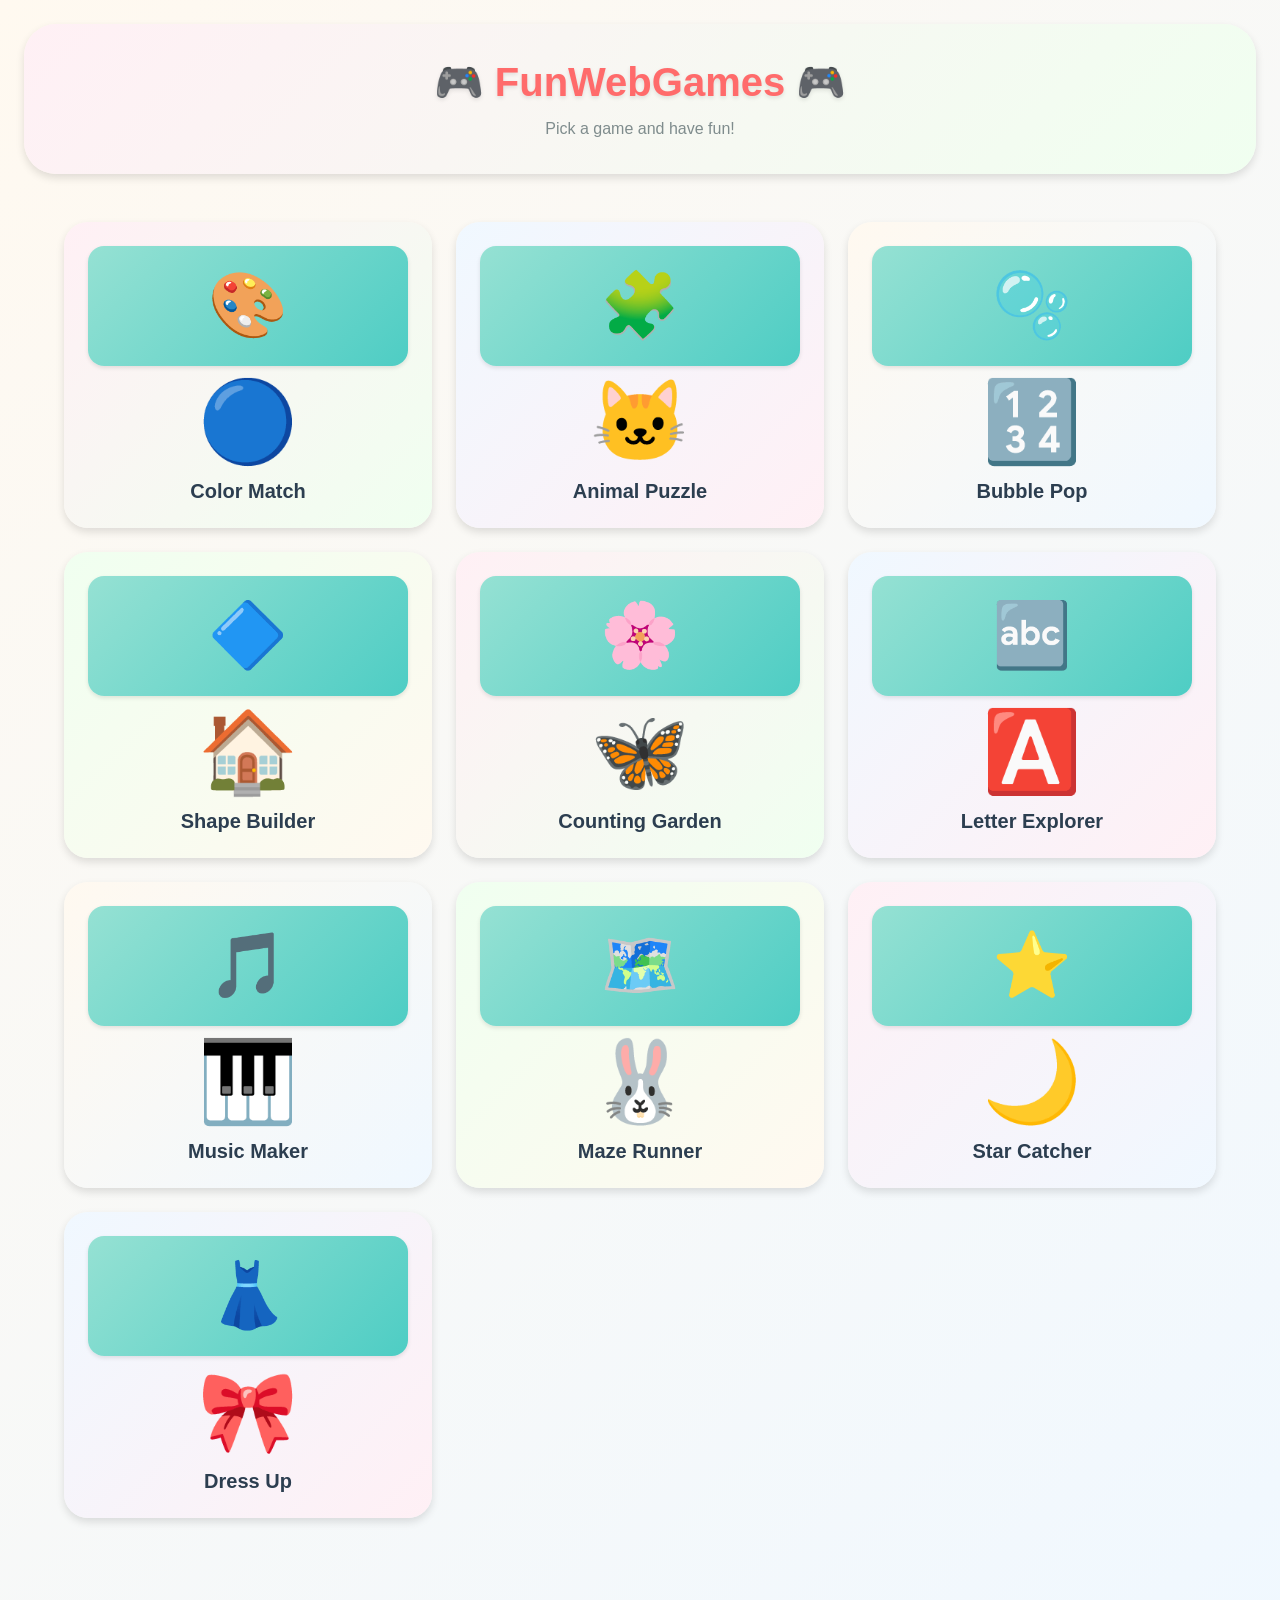
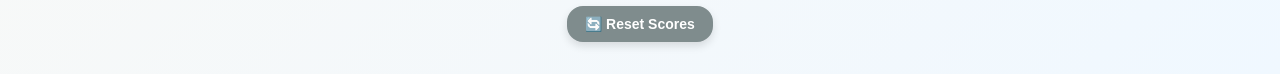
==== index.html @ 2c542e51 "feat(high-scores): add localStorage high score system to 4 games - Create js/highscore.js: shared hi" ====
<!DOCTYPE html>
<html lang="en">
<head>
  <meta charset="UTF-8">
  <meta name="viewport" content="width=device-width, initial-scale=1.0">
  <title>FunWebGames - Play & Learn!</title>
  <link rel="stylesheet" href="css/shared.css">
  <meta name="description" content="10 fun educational games for children aged 5-7">
</head>
<body>
  <!-- Page Header -->
  <header class="page-header">
    <h1 class="page-header__title">🎮 FunWebGames 🎮</h1>
    <p class="page-header__subtitle">Pick a game and have fun!</p>
  </header>

  <!-- Game Grid -->
  <main class="game-grid">
    <!-- Game 1: Color Match Memory -->
    <a href="games/color-match/index.html" class="game-card" style="background: linear-gradient(135deg, #FFF0F5 0%, #F0FFF0 100%);">
      <div class="game-card__thumbnail">🎨</div>
      <div class="game-card__emoji">🔵</div>
      <h2 class="game-card__name">Color Match</h2>
    </a>

    <!-- Game 2: Animal Puzzle -->
    <a href="games/animal-puzzle/index.html" class="game-card" style="background: linear-gradient(135deg, #F0F8FF 0%, #FFF0F5 100%);">
      <div class="game-card__thumbnail">🧩</div>
      <div class="game-card__emoji">🐱</div>
      <h2 class="game-card__name">Animal Puzzle</h2>
    </a>

    <!-- Game 3: Bubble Pop -->
    <a href="games/bubble-pop/index.html" class="game-card" style="background: linear-gradient(135deg, #FFF9F0 0%, #F0F8FF 100%);">
      <div class="game-card__thumbnail">🫧</div>
      <div class="game-card__emoji">🔢</div>
      <h2 class="game-card__name">Bubble Pop</h2>
    </a>

    <!-- Game 4: Shape Builder -->
    <a href="games/shape-builder/index.html" class="game-card" style="background: linear-gradient(135deg, #F0FFF0 0%, #FFF9F0 100%);">
      <div class="game-card__thumbnail">🔷</div>
      <div class="game-card__emoji">🏠</div>
      <h2 class="game-card__name">Shape Builder</h2>
    </a>

    <!-- Game 5: Counting Garden -->
    <a href="games/counting-garden/index.html" class="game-card" style="background: linear-gradient(135deg, #FFF0F5 0%, #F0FFF0 100%);">
      <div class="game-card__thumbnail">🌸</div>
      <div class="game-card__emoji">🦋</div>
      <h2 class="game-card__name">Counting Garden</h2>
    </a>

    <!-- Game 6: Letter Explorer -->
    <a href="games/letter-explorer/index.html" class="game-card" style="background: linear-gradient(135deg, #F0F8FF 0%, #FFF0F5 100%);">
      <div class="game-card__thumbnail">🔤</div>
      <div class="game-card__emoji">🅰️</div>
      <h2 class="game-card__name">Letter Explorer</h2>
    </a>

    <!-- Game 7: Music Maker -->
    <a href="games/music-maker/index.html" class="game-card" style="background: linear-gradient(135deg, #FFF9F0 0%, #F0F8FF 100%);">
      <div class="game-card__thumbnail">🎵</div>
      <div class="game-card__emoji">🎹</div>
      <h2 class="game-card__name">Music Maker</h2>
    </a>

    <!-- Game 8: Maze Runner -->
    <a href="games/maze-runner/index.html" class="game-card" style="background: linear-gradient(135deg, #F0FFF0 0%, #FFF9F0 100%);">
      <div class="game-card__thumbnail">🗺️</div>
      <div class="game-card__emoji">🐰</div>
      <h2 class="game-card__name">Maze Runner</h2>
    </a>

    <!-- Game 9: Star Catcher -->
    <a href="games/star-catcher/index.html" class="game-card" style="background: linear-gradient(135deg, #FFF0F5 0%, #F0F8FF 100%);">
      <div class="game-card__thumbnail">⭐</div>
      <div class="game-card__emoji">🌙</div>
      <h2 class="game-card__name">Star Catcher</h2>
    </a>

    <!-- Game 10: Dress Up -->
    <a href="games/dress-up/index.html" class="game-card" style="background: linear-gradient(135deg, #F0F8FF 0%, #FFF0F5 100%);">
      <div class="game-card__thumbnail">👗</div>
      <div class="game-card__emoji">🎀</div>
      <h2 class="game-card__name">Dress Up</h2>
    </a>
  </main>

  <!-- Footer with High Score Reset -->
  <footer class="page-footer">
    <button id="reset-scores-btn" class="btn btn--small btn--secondary">🔄 Reset Scores</button>
  </footer>

  <script src="js/highscore.js"></script>
  <script>
    // Add playful sound effects on card click (GR-3: Audio & Feedback)
    document.querySelectorAll('.game-card').forEach(card => {
      card.addEventListener('click', (e) => {
        // Create a soft "pop" sound using Web Audio API
        try {
          const audioContext = new (window.AudioContext || window.webkitAudioContext)();
          const oscillator = audioContext.createOscillator();
          const gainNode = audioContext.createGain();
          
          oscillator.connect(gainNode);
          gainNode.connect(audioContext.destination);
          
          oscillator.frequency.value = 600;
          oscillator.type = 'sine';
          
          gainNode.gain.setValueAtTime(0.3, audioContext.currentTime);
          gainNode.gain.exponentialRampToValueAtTime(0.01, audioContext.currentTime + 0.2);
          
          oscillator.start(audioContext.currentTime);
          oscillator.stop(audioContext.currentTime + 0.2);
        } catch (err) {
          // Audio not supported, continue silently
        }
      });
    });

    // Reset Scores Button
    const resetScoresBtn = document.getElementById('reset-scores-btn');
    if (resetScoresBtn) {
      resetScoresBtn.addEventListener('click', () => {
        const scores = HighScore.getAll();
        const scoreCount = Object.keys(scores).length;
        
        if (scoreCount === 0) {
          alert('No scores to reset! 🎮');
          return;
        }
        
        const confirmed = confirm('Reset all high scores? This cannot be undone.');
        if (confirmed) {
          HighScore.reset();
          alert('All scores reset! 🎉');
        }
      });
    }
  </script>
</body>
</html>
---- css/shared.css ----
/* FunWebGames - Shared Stylesheet */
/* Follows GR-2: Visual Design (Apple-Inspired) */

/* ===== CSS Variables ===== */
:root {
  /* Primary Colors - Bright and Playful */
  --color-red: #FF6B6B;
  --color-blue: #4ECDC4;
  --color-yellow: #FFE66D;
  --color-green: #95E1D3;
  --color-purple: #DDA0DD;
  --color-orange: #FFB347;
  
  /* Pastel Backgrounds */
  --bg-light: #FFF9F0;
  --bg-soft-blue: #F0F8FF;
  --bg-soft-pink: #FFF0F5;
  --bg-soft-green: #F0FFF0;
  
  /* Text Colors */
  --text-dark: #2C3E50;
  --text-light: #7F8C8D;
  
  /* Shadows - Apple-inspired depth */
  --shadow-sm: 0 2px 4px rgba(0, 0, 0, 0.1);
  --shadow-md: 0 4px 8px rgba(0, 0, 0, 0.12);
  --shadow-lg: 0 8px 16px rgba(0, 0, 0, 0.15);
  --shadow-hover: 0 12px 24px rgba(0, 0, 0, 0.2);
  
  /* Border Radius - Rounded corners ≥ 12px */
  --radius-sm: 12px;
  --radius-md: 16px;
  --radius-lg: 24px;
  --radius-xl: 32px;
  
  /* Spacing */
  --spacing-xs: 8px;
  --spacing-sm: 16px;
  --spacing-md: 24px;
  --spacing-lg: 32px;
  --spacing-xl: 48px;
  
  /* Touch Targets - Minimum 48x48px */
  --touch-target: 48px;
  
  /* Typography - Playful sans-serif */
  --font-family: "Comic Sans MS", "Chalkboard SE", "Arial Rounded MT Bold", sans-serif;
}

/* ===== Reset & Base ===== */
* {
  margin: 0;
  padding: 0;
  box-sizing: border-box;
}

html {
  font-size: 16px;
  -webkit-text-size-adjust: 100%;
}

body {
  font-family: var(--font-family);
  background: linear-gradient(135deg, var(--bg-light) 0%, var(--bg-soft-blue) 100%);
  color: var(--text-dark);
  line-height: 1.6;
  min-height: 100vh;
  min-width: 320px;
  max-width: 1920px;
  margin: 0 auto;
}

/* ===== Typography ===== */
h1, h2, h3, h4 {
  font-weight: bold;
  line-height: 1.3;
}

h1 {
  font-size: clamp(1.5rem, 4vw, 2.5rem);
  color: var(--color-red);
  text-shadow: var(--shadow-sm);
}

h2 {
  font-size: clamp(1.25rem, 3vw, 2rem);
  color: var(--color-blue);
}

p {
  font-size: clamp(1rem, 2vw, 1.125rem);
}

/* ===== Buttons ===== */
.btn {
  display: inline-flex;
  align-items: center;
  justify-content: center;
  min-width: var(--touch-target);
  min-height: var(--touch-target);
  padding: var(--spacing-sm) var(--spacing-md);
  font-family: var(--font-family);
  font-size: 1rem;
  font-weight: bold;
  text-decoration: none;
  border: none;
  border-radius: var(--radius-md);
  cursor: pointer;
  transition: all 0.2s ease;
  box-shadow: var(--shadow-md);
}

.btn:hover,
.btn:active {
  transform: translateY(-2px);
  box-shadow: var(--shadow-hover);
}

.btn:active {
  transform: translateY(0);
}

.btn-primary {
  background: var(--color-blue);
  color: white;
}

.btn-secondary {
  background: var(--color-yellow);
  color: var(--text-dark);
}

.btn-back {
  position: fixed;
  top: var(--spacing-sm);
  left: var(--spacing-sm);
  z-index: 1000;
  background: var(--color-red);
  color: white;
  border-radius: var(--radius-md);
  box-shadow: var(--shadow-md);
}

/* ===== Game Card Grid ===== */
.game-grid {
  display: grid;
  grid-template-columns: repeat(1, 1fr);
  gap: var(--spacing-md);
  padding: var(--spacing-md);
  max-width: 1200px;
  margin: 0 auto;
}

@media (min-width: 640px) {
  .game-grid {
    grid-template-columns: repeat(2, 1fr);
  }
}

@media (min-width: 1024px) {
  .game-grid {
    grid-template-columns: repeat(3, 1fr);
  }
}

/* ===== Game Card ===== */
.game-card {
  display: block;
  text-decoration: none;
  color: inherit;
  background: white;
  border-radius: var(--radius-lg);
  padding: var(--spacing-md);
  box-shadow: var(--shadow-md);
  transition: all 0.3s ease;
  cursor: pointer;
  min-height: 200px;
  display: flex;
  flex-direction: column;
  align-items: center;
  justify-content: center;
  gap: var(--spacing-sm);
}

.game-card:hover,
.game-card:active {
  transform: translateY(-8px);
  box-shadow: var(--shadow-hover);
}

.game-card__emoji {
  font-size: clamp(3rem, 8vw, 5rem);
  line-height: 1;
}

.game-card__thumbnail {
  width: 100%;
  height: 120px;
  background: linear-gradient(135deg, var(--color-green) 0%, var(--color-blue) 100%);
  border-radius: var(--radius-md);
  display: flex;
  align-items: center;
  justify-content: center;
  font-size: clamp(2rem, 6vw, 4rem);
  box-shadow: var(--shadow-sm);
}

.game-card__name {
  font-size: clamp(1rem, 2.5vw, 1.25rem);
  font-weight: bold;
  color: var(--text-dark);
  text-align: center;
}

/* ===== Page Header ===== */
.page-header {
  text-align: center;
  padding: var(--spacing-lg) var(--spacing-md);
  background: linear-gradient(135deg, var(--bg-soft-pink) 0%, var(--bg-soft-green) 100%);
  border-radius: var(--radius-xl);
  margin: var(--spacing-md);
  box-shadow: var(--shadow-md);
}

.page-header__title {
  margin-bottom: var(--spacing-xs);
}

.page-header__subtitle {
  color: var(--text-light);
  font-size: clamp(0.875rem, 2vw, 1rem);
}

/* ===== Game Container ===== */
.game-container {
  min-height: 100vh;
  padding: var(--spacing-xl) var(--spacing-md);
  padding-top: calc(var(--spacing-xl) + var(--touch-target) + var(--spacing-sm));
  display: flex;
  flex-direction: column;
  align-items: center;
  justify-content: center;
}

.game-area {
  background: white;
  border-radius: var(--radius-xl);
  padding: var(--spacing-lg);
  box-shadow: var(--shadow-lg);
  max-width: 800px;
  width: 100%;
}

/* ===== Animations ===== */
@keyframes bounce {
  0%, 100% {
    transform: translateY(0);
  }
  50% {
    transform: translateY(-10px);
  }
}

@keyframes pulse {
  0%, 100% {
    transform: scale(1);
  }
  50% {
    transform: scale(1.05);
  }
}

@keyframes sparkle {
  0%, 100% {
    opacity: 1;
    transform: scale(1);
  }
  50% {
    opacity: 0.5;
    transform: scale(1.2);
  }
}

@keyframes confetti {
  0% {
    transform: translateY(0) rotate(0deg);
    opacity: 1;
  }
  100% {
    transform: translateY(-100px) rotate(720deg);
    opacity: 0;
  }
}

@keyframes slide-in {
  0% {
    transform: translateX(-100%);
    opacity: 0;
  }
  100% {
    transform: translateX(0);
    opacity: 1;
  }
}

.animate-bounce {
  animation: bounce 1s ease infinite;
}

.animate-pulse {
  animation: pulse 1.5s ease infinite;
}

.animate-sparkle {
  animation: sparkle 0.8s ease infinite;
}

.animate-confetti {
  animation: confetti 1.5s ease-out forwards;
}

.animate-slide-in {
  animation: slide-in 0.5s ease-out forwards;
}

/* ===== Component Classes ===== */
.card {
  background: white;
  border-radius: var(--radius-lg);
  padding: var(--spacing-md);
  box-shadow: var(--shadow-md);
  transition: all 0.3s ease;
}

.card:hover {
  transform: translateY(-4px);
  box-shadow: var(--shadow-hover);
}

.celebration {
  display: inline-block;
  font-size: 2rem;
  animation: bounce 0.6s ease infinite;
}

/* ===== Utility Classes ===== */
.text-center {
  text-align: center;
}

.mt-sm {
  margin-top: var(--spacing-sm);
}

.mt-md {
  margin-top: var(--spacing-md);
}

.mb-sm {
  margin-bottom: var(--spacing-sm);
}

.mb-md {
  margin-bottom: var(--spacing-md);
}

.hidden {
  display: none !important;
}

/* ===== Page Footer ===== */
.page-footer {
  text-align: center;
  padding: var(--spacing-lg) var(--spacing-md);
  margin-top: var(--spacing-lg);
}

.btn--small {
  min-width: auto;
  min-height: auto;
  padding: var(--spacing-xs) var(--spacing-sm);
  font-size: 0.875rem;
}

.btn--secondary {
  background: var(--text-light);
  color: white;
  border: 2px solid var(--text-light);
}

.btn--secondary:hover,
.btn--secondary:active {
  background: var(--text-dark);
  border-color: var(--text-dark);
}

/* ===== Accessibility ===== */
@media (prefers-reduced-motion: reduce) {
  *,
  *::before,
  *::after {
    animation-duration: 0.01ms !important;
    animation-iteration-count: 1 !important;
    transition-duration: 0.01ms !important;
  }
}

/* Focus styles for keyboard navigation */
.btn:focus,
.game-card:focus {
  outline: 3px solid var(--color-orange);
  outline-offset: 2px;
}
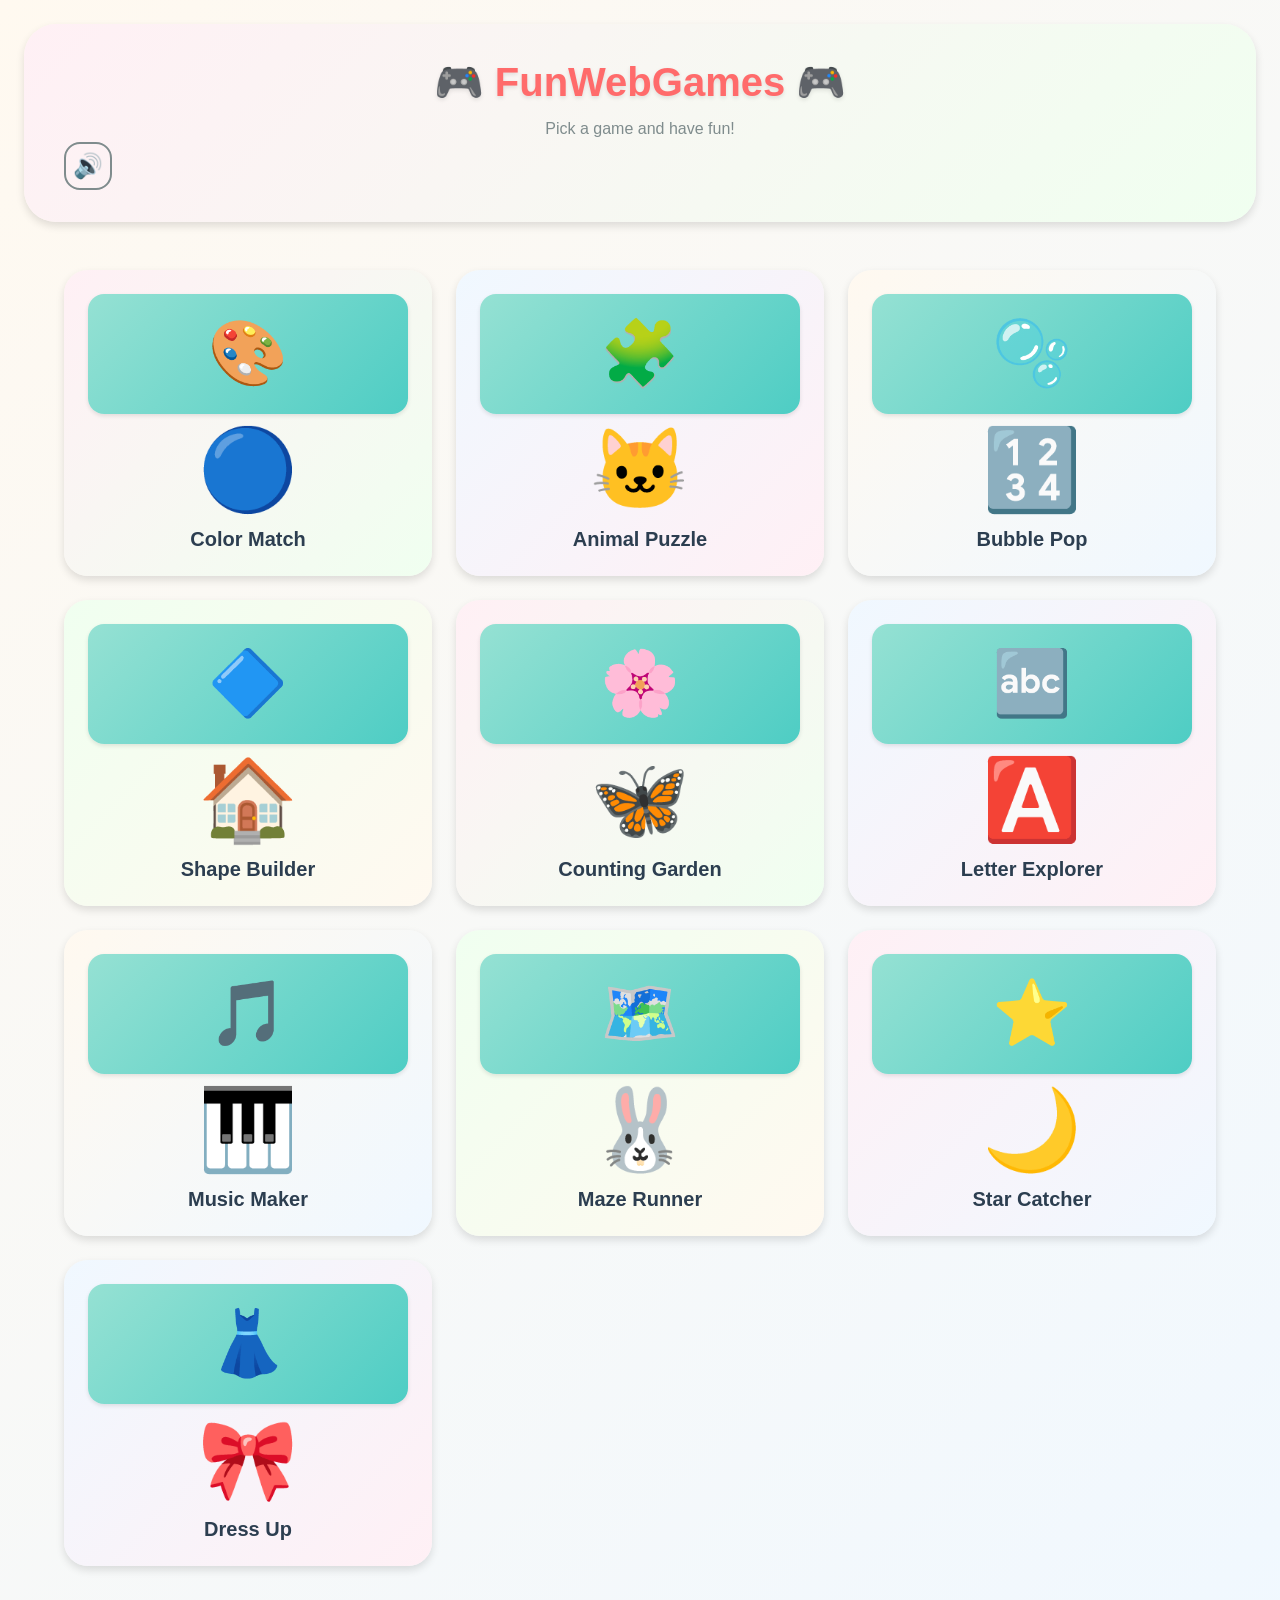
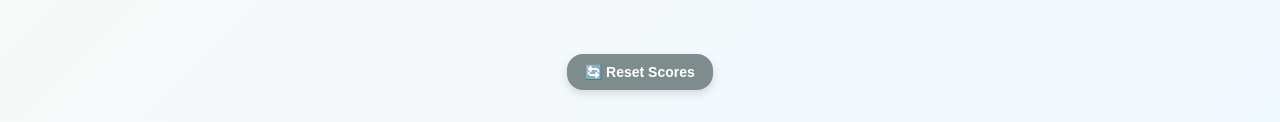
==== commit 8ca0ee20: "feat: add help-modal.js to index.html (#21) Loads help-modal.js so HelpModal.show() works in games. " ====
--- a/index.html
+++ b/index.html
@@ -1,144 +1,214 @@
-<!DOCTYPE html>
-<html lang="en">
-<head>
-  <meta charset="UTF-8">
-  <meta name="viewport" content="width=device-width, initial-scale=1.0">
-  <title>FunWebGames - Play & Learn!</title>
-  <link rel="stylesheet" href="css/shared.css">
-  <meta name="description" content="10 fun educational games for children aged 5-7">
-</head>
-<body>
-  <!-- Page Header -->
-  <header class="page-header">
-    <h1 class="page-header__title">🎮 FunWebGames 🎮</h1>
-    <p class="page-header__subtitle">Pick a game and have fun!</p>
-  </header>
-
-  <!-- Game Grid -->
-  <main class="game-grid">
-    <!-- Game 1: Color Match Memory -->
-    <a href="games/color-match/index.html" class="game-card" style="background: linear-gradient(135deg, #FFF0F5 0%, #F0FFF0 100%);">
-      <div class="game-card__thumbnail">🎨</div>
-      <div class="game-card__emoji">🔵</div>
-      <h2 class="game-card__name">Color Match</h2>
-    </a>
-
-    <!-- Game 2: Animal Puzzle -->
-    <a href="games/animal-puzzle/index.html" class="game-card" style="background: linear-gradient(135deg, #F0F8FF 0%, #FFF0F5 100%);">
-      <div class="game-card__thumbnail">🧩</div>
-      <div class="game-card__emoji">🐱</div>
-      <h2 class="game-card__name">Animal Puzzle</h2>
-    </a>
-
-    <!-- Game 3: Bubble Pop -->
-    <a href="games/bubble-pop/index.html" class="game-card" style="background: linear-gradient(135deg, #FFF9F0 0%, #F0F8FF 100%);">
-      <div class="game-card__thumbnail">🫧</div>
-      <div class="game-card__emoji">🔢</div>
-      <h2 class="game-card__name">Bubble Pop</h2>
-    </a>
-
-    <!-- Game 4: Shape Builder -->
-    <a href="games/shape-builder/index.html" class="game-card" style="background: linear-gradient(135deg, #F0FFF0 0%, #FFF9F0 100%);">
-      <div class="game-card__thumbnail">🔷</div>
-      <div class="game-card__emoji">🏠</div>
-      <h2 class="game-card__name">Shape Builder</h2>
-    </a>
-
-    <!-- Game 5: Counting Garden -->
-    <a href="games/counting-garden/index.html" class="game-card" style="background: linear-gradient(135deg, #FFF0F5 0%, #F0FFF0 100%);">
-      <div class="game-card__thumbnail">🌸</div>
-      <div class="game-card__emoji">🦋</div>
-      <h2 class="game-card__name">Counting Garden</h2>
-    </a>
-
-    <!-- Game 6: Letter Explorer -->
-    <a href="games/letter-explorer/index.html" class="game-card" style="background: linear-gradient(135deg, #F0F8FF 0%, #FFF0F5 100%);">
-      <div class="game-card__thumbnail">🔤</div>
-      <div class="game-card__emoji">🅰️</div>
-      <h2 class="game-card__name">Letter Explorer</h2>
-    </a>
-
-    <!-- Game 7: Music Maker -->
-    <a href="games/music-maker/index.html" class="game-card" style="background: linear-gradient(135deg, #FFF9F0 0%, #F0F8FF 100%);">
-      <div class="game-card__thumbnail">🎵</div>
-      <div class="game-card__emoji">🎹</div>
-      <h2 class="game-card__name">Music Maker</h2>
-    </a>
-
-    <!-- Game 8: Maze Runner -->
-    <a href="games/maze-runner/index.html" class="game-card" style="background: linear-gradient(135deg, #F0FFF0 0%, #FFF9F0 100%);">
-      <div class="game-card__thumbnail">🗺️</div>
-      <div class="game-card__emoji">🐰</div>
-      <h2 class="game-card__name">Maze Runner</h2>
-    </a>
-
-    <!-- Game 9: Star Catcher -->
-    <a href="games/star-catcher/index.html" class="game-card" style="background: linear-gradient(135deg, #FFF0F5 0%, #F0F8FF 100%);">
-      <div class="game-card__thumbnail">⭐</div>
-      <div class="game-card__emoji">🌙</div>
-      <h2 class="game-card__name">Star Catcher</h2>
-    </a>
-
-    <!-- Game 10: Dress Up -->
-    <a href="games/dress-up/index.html" class="game-card" style="background: linear-gradient(135deg, #F0F8FF 0%, #FFF0F5 100%);">
-      <div class="game-card__thumbnail">👗</div>
-      <div class="game-card__emoji">🎀</div>
-      <h2 class="game-card__name">Dress Up</h2>
-    </a>
-  </main>
-
-  <!-- Footer with High Score Reset -->
-  <footer class="page-footer">
-    <button id="reset-scores-btn" class="btn btn--small btn--secondary">🔄 Reset Scores</button>
-  </footer>
-
-  <script src="js/highscore.js"></script>
-  <script>
-    // Add playful sound effects on card click (GR-3: Audio & Feedback)
-    document.querySelectorAll('.game-card').forEach(card => {
-      card.addEventListener('click', (e) => {
-        // Create a soft "pop" sound using Web Audio API
-        try {
-          const audioContext = new (window.AudioContext || window.webkitAudioContext)();
-          const oscillator = audioContext.createOscillator();
-          const gainNode = audioContext.createGain();
-          
-          oscillator.connect(gainNode);
-          gainNode.connect(audioContext.destination);
-          
-          oscillator.frequency.value = 600;
-          oscillator.type = 'sine';
-          
-          gainNode.gain.setValueAtTime(0.3, audioContext.currentTime);
-          gainNode.gain.exponentialRampToValueAtTime(0.01, audioContext.currentTime + 0.2);
-          
-          oscillator.start(audioContext.currentTime);
-          oscillator.stop(audioContext.currentTime + 0.2);
-        } catch (err) {
-          // Audio not supported, continue silently
-        }
-      });
-    });
-
-    // Reset Scores Button
-    const resetScoresBtn = document.getElementById('reset-scores-btn');
-    if (resetScoresBtn) {
-      resetScoresBtn.addEventListener('click', () => {
-        const scores = HighScore.getAll();
-        const scoreCount = Object.keys(scores).length;
-        
-        if (scoreCount === 0) {
-          alert('No scores to reset! 🎮');
-          return;
-        }
-        
-        const confirmed = confirm('Reset all high scores? This cannot be undone.');
-        if (confirmed) {
-          HighScore.reset();
-          alert('All scores reset! 🎉');
-        }
-      });
-    }
-  </script>
-</body>
-</html>
+<!DOCTYPE html>
+<html lang="en">
+<head>
+  <meta charset="UTF-8">
+  <meta name="viewport" content="width=device-width, initial-scale=1.0">
+  <title>FunWebGames - Play & Learn!</title>
+  <link rel="stylesheet" href="css/shared.css">
+  <meta name="description" content="10 fun educational games for children aged 5-7">
+  <link rel="manifest" href="manifest.json">
+  <meta name="theme-color" content="#FF6B6B">
+  <link rel="apple-touch-icon" href="icons/icon-192x192.png">
+</head>
+<body>
+  <!-- Skip Link for Accessibility -->
+  <a href="#game-grid" class="skip-link">Skip to games</a>
+  
+  <!-- Install Prompt (hidden by default) -->
+  <div id="install-prompt" class="install-prompt hidden">
+    <p>📲 Install FunWebGames to play offline!</p>
+    <button class="btn btn-primary" id="install-btn">Install</button>
+    <button class="btn btn-secondary" id="dismiss-install">Not Now</button>
+  </div>
+  
+  <!-- Page Header -->
+  <header class="page-header">
+    <h1 class="page-header__title">🎮 FunWebGames 🎮</h1>
+    <p class="page-header__subtitle">Pick a game and have fun!</p>
+  </header>
+
+  <!-- Game Grid -->
+  <main class="game-grid">
+    <!-- Game 1: Color Match Memory -->
+    <a href="games/color-match/index.html" class="game-card" style="background: linear-gradient(135deg, #FFF0F5 0%, #F0FFF0 100%);">
+      <div class="game-card__thumbnail">🎨</div>
+      <div class="game-card__emoji">🔵</div>
+      <h2 class="game-card__name">Color Match</h2>
+    </a>
+
+    <!-- Game 2: Animal Puzzle -->
+    <a href="games/animal-puzzle/index.html" class="game-card" style="background: linear-gradient(135deg, #F0F8FF 0%, #FFF0F5 100%);">
+      <div class="game-card__thumbnail">🧩</div>
+      <div class="game-card__emoji">🐱</div>
+      <h2 class="game-card__name">Animal Puzzle</h2>
+    </a>
+
+    <!-- Game 3: Bubble Pop -->
+    <a href="games/bubble-pop/index.html" class="game-card" style="background: linear-gradient(135deg, #FFF9F0 0%, #F0F8FF 100%);">
+      <div class="game-card__thumbnail">🫧</div>
+      <div class="game-card__emoji">🔢</div>
+      <h2 class="game-card__name">Bubble Pop</h2>
+    </a>
+
+    <!-- Game 4: Shape Builder -->
+    <a href="games/shape-builder/index.html" class="game-card" style="background: linear-gradient(135deg, #F0FFF0 0%, #FFF9F0 100%);">
+      <div class="game-card__thumbnail">🔷</div>
+      <div class="game-card__emoji">🏠</div>
+      <h2 class="game-card__name">Shape Builder</h2>
+    </a>
+
+    <!-- Game 5: Counting Garden -->
+    <a href="games/counting-garden/index.html" class="game-card" style="background: linear-gradient(135deg, #FFF0F5 0%, #F0FFF0 100%);">
+      <div class="game-card__thumbnail">🌸</div>
+      <div class="game-card__emoji">🦋</div>
+      <h2 class="game-card__name">Counting Garden</h2>
+    </a>
+
+    <!-- Game 6: Letter Explorer -->
+    <a href="games/letter-explorer/index.html" class="game-card" style="background: linear-gradient(135deg, #F0F8FF 0%, #FFF0F5 100%);">
+      <div class="game-card__thumbnail">🔤</div>
+      <div class="game-card__emoji">🅰️</div>
+      <h2 class="game-card__name">Letter Explorer</h2>
+    </a>
+
+    <!-- Game 7: Music Maker -->
+    <a href="games/music-maker/index.html" class="game-card" style="background: linear-gradient(135deg, #FFF9F0 0%, #F0F8FF 100%);">
+      <div class="game-card__thumbnail">🎵</div>
+      <div class="game-card__emoji">🎹</div>
+      <h2 class="game-card__name">Music Maker</h2>
+    </a>
+
+    <!-- Game 8: Maze Runner -->
+    <a href="games/maze-runner/index.html" class="game-card" style="background: linear-gradient(135deg, #F0FFF0 0%, #FFF9F0 100%);">
+      <div class="game-card__thumbnail">🗺️</div>
+      <div class="game-card__emoji">🐰</div>
+      <h2 class="game-card__name">Maze Runner</h2>
+    </a>
+
+    <!-- Game 9: Star Catcher -->
+    <a href="games/star-catcher/index.html" class="game-card" style="background: linear-gradient(135deg, #FFF0F5 0%, #F0F8FF 100%);">
+      <div class="game-card__thumbnail">⭐</div>
+      <div class="game-card__emoji">🌙</div>
+      <h2 class="game-card__name">Star Catcher</h2>
+    </a>
+
+    <!-- Game 10: Dress Up -->
+    <a href="games/dress-up/index.html" class="game-card" style="background: linear-gradient(135deg, #F0F8FF 0%, #FFF0F5 100%);">
+      <div class="game-card__thumbnail">👗</div>
+      <div class="game-card__emoji">🎀</div>
+      <h2 class="game-card__name">Dress Up</h2>
+    </a>
+  </main>
+
+  <!-- Footer with High Score Reset -->
+  <footer class="page-footer">
+    <button id="reset-scores-btn" class="btn btn--small btn--secondary">🔄 Reset Scores</button>
+  </footer>
+
+  <script src="js/highscore.js"></script>
+  <script src="js/sound-toggle.js"></script>
+    <script src="js/help-modal.js"></script>
+  <script>
+    // Initialize Sound Toggle
+    SoundToggle.init();
+
+    // Add playful sound effects on card click (GR-3: Audio & Feedback)
+    document.querySelectorAll('.game-card').forEach(card => {
+      card.addEventListener('click', (e) => {
+        // Check if sounds are muted
+        if (SoundToggle.isMuted()) return;
+        
+        // Create a soft "pop" sound using Web Audio API
+        try {
+          const audioContext = new (window.AudioContext || window.webkitAudioContext)();
+          const oscillator = audioContext.createOscillator();
+          const gainNode = audioContext.createGain();
+          
+          oscillator.connect(gainNode);
+          gainNode.connect(audioContext.destination);
+          
+          oscillator.frequency.value = 600;
+          oscillator.type = 'sine';
+          
+          gainNode.gain.setValueAtTime(0.3, audioContext.currentTime);
+          gainNode.gain.exponentialRampToValueAtTime(0.01, audioContext.currentTime + 0.2);
+          
+          oscillator.start(audioContext.currentTime);
+          oscillator.stop(audioContext.currentTime + 0.2);
+        } catch (err) {
+          // Audio not supported, continue silently
+        }
+      });
+    });
+
+    // Reset Scores Button
+    const resetScoresBtn = document.getElementById('reset-scores-btn');
+    if (resetScoresBtn) {
+      resetScoresBtn.addEventListener('click', () => {
+        const scores = HighScore.getAll();
+        const scoreCount = Object.keys(scores).length;
+        
+        if (scoreCount === 0) {
+          alert('No scores to reset! 🎮');
+          return;
+        }
+        
+        const confirmed = confirm('Reset all high scores? This cannot be undone.');
+        if (confirmed) {
+          HighScore.reset();
+          alert('All scores reset! 🎉');
+        }
+      });
+    }
+
+    // Service Worker Registration
+    if ('serviceWorker' in navigator) {
+      window.addEventListener('load', () => {
+        navigator.serviceWorker.register('/sw.js')
+          .then((registration) => {
+            console.log('[SW] Registration successful:', registration.scope);
+          })
+          .catch((error) => {
+            console.log('[SW] Registration failed:', error);
+          });
+      });
+    }
+
+    // Install Prompt
+    let deferredPrompt;
+    const installPrompt = document.getElementById('install-prompt');
+    const installBtn = document.getElementById('install-btn');
+    const dismissInstall = document.getElementById('dismiss-install');
+
+    window.addEventListener('beforeinstallprompt', (e) => {
+      e.preventDefault();
+      deferredPrompt = e;
+      installPrompt.classList.remove('hidden');
+    });
+
+    if (installBtn) {
+      installBtn.addEventListener('click', async () => {
+        if (deferredPrompt) {
+          deferredPrompt.prompt();
+          const { outcome } = await deferredPrompt.userChoice;
+          console.log('[Install] User choice:', outcome);
+          deferredPrompt = null;
+          installPrompt.classList.add('hidden');
+        }
+      });
+    }
+
+    if (dismissInstall) {
+      dismissInstall.addEventListener('click', () => {
+        installPrompt.classList.add('hidden');
+      });
+    }
+
+    window.addEventListener('appinstalled', () => {
+      console.log('[Install] App installed');
+      installPrompt.classList.add('hidden');
+      deferredPrompt = null;
+    });
+  </script>
+</body>
+</html>
--- a/css/shared.css
+++ b/css/shared.css
@@ -394,6 +394,28 @@
   border-color: var(--text-dark);
 }
 
+/* ===== Skip Link (Accessibility) ===== */
+.skip-link {
+  position: absolute;
+  top: -100%;
+  left: 50%;
+  transform: translateX(-50%);
+  background: var(--color-blue);
+  color: white;
+  padding: var(--spacing-sm) var(--spacing-md);
+  border-radius: var(--radius-md);
+  text-decoration: none;
+  font-weight: bold;
+  z-index: 10000;
+  transition: top 0.3s ease;
+}
+
+.skip-link:focus {
+  top: var(--spacing-sm);
+  outline: 3px solid var(--color-orange);
+  outline-offset: 2px;
+}
+
 /* ===== Accessibility ===== */
 @media (prefers-reduced-motion: reduce) {
   *,
@@ -411,3 +433,118 @@
   outline: 3px solid var(--color-orange);
   outline-offset: 2px;
 }
+
+/* ===== Help Modal ===== */
+.help-modal {
+  position: fixed;
+  top: 0;
+  left: 0;
+  width: 100%;
+  height: 100%;
+  background: rgba(0, 0, 0, 0.5);
+  display: flex;
+  align-items: center;
+  justify-content: center;
+  z-index: 9999;
+  opacity: 0;
+  visibility: hidden;
+  transition: opacity 0.3s ease, visibility 0.3s ease;
+}
+
+.help-modal.visible {
+  opacity: 1;
+  visibility: visible;
+}
+
+.help-modal__content {
+  background: white;
+  border-radius: var(--radius-xl);
+  padding: var(--spacing-lg);
+  max-width: 500px;
+  width: 90%;
+  box-shadow: var(--shadow-lg);
+  text-align: center;
+  position: relative;
+}
+
+.help-modal__title {
+  font-size: clamp(1.5rem, 4vw, 2rem);
+  color: var(--color-red);
+  margin-bottom: var(--spacing-md);
+}
+
+.help-modal__instructions {
+  font-size: clamp(1rem, 2.5vw, 1.25rem);
+  color: var(--text-dark);
+  line-height: 1.6;
+  margin-bottom: var(--spacing-lg);
+}
+
+.help-modal__emoji {
+  font-size: clamp(3rem, 8vw, 5rem);
+  margin: var(--spacing-md) 0;
+  display: block;
+}
+
+.help-modal__close {
+  min-width: 150px;
+}
+
+.help-btn {
+  background: transparent;
+  border: 2px solid var(--text-light);
+  border-radius: var(--radius-md);
+  width: var(--touch-target);
+  height: var(--touch-target);
+  display: flex;
+  align-items: center;
+  justify-content: center;
+  font-size: 1.5rem;
+  cursor: pointer;
+  transition: all 0.2s ease;
+}
+
+.help-btn:hover,
+.help-btn:active {
+  background: var(--bg-soft-blue);
+  border-color: var(--color-blue);
+  transform: scale(1.05);
+}
+
+.help-btn:focus {
+  outline: 3px solid var(--color-orange);
+  outline-offset: 2px;
+}
+
+/* ===== Sound Toggle Button ===== */
+.sound-toggle-btn {
+  background: transparent;
+  border: 2px solid var(--text-light);
+  border-radius: var(--radius-md);
+  width: var(--touch-target);
+  height: var(--touch-target);
+  display: flex;
+  align-items: center;
+  justify-content: center;
+  font-size: 1.5rem;
+  cursor: pointer;
+  transition: all 0.2s ease;
+  margin-left: var(--spacing-sm);
+}
+
+.sound-toggle-btn:hover,
+.sound-toggle-btn:active {
+  background: var(--bg-soft-blue);
+  border-color: var(--color-blue);
+  transform: scale(1.05);
+}
+
+.sound-toggle-btn:focus {
+  outline: 3px solid var(--color-orange);
+  outline-offset: 2px;
+}
+
+.sound-toggle-btn.muted {
+  border-color: var(--color-red);
+  background: var(--bg-soft-pink);
+}
